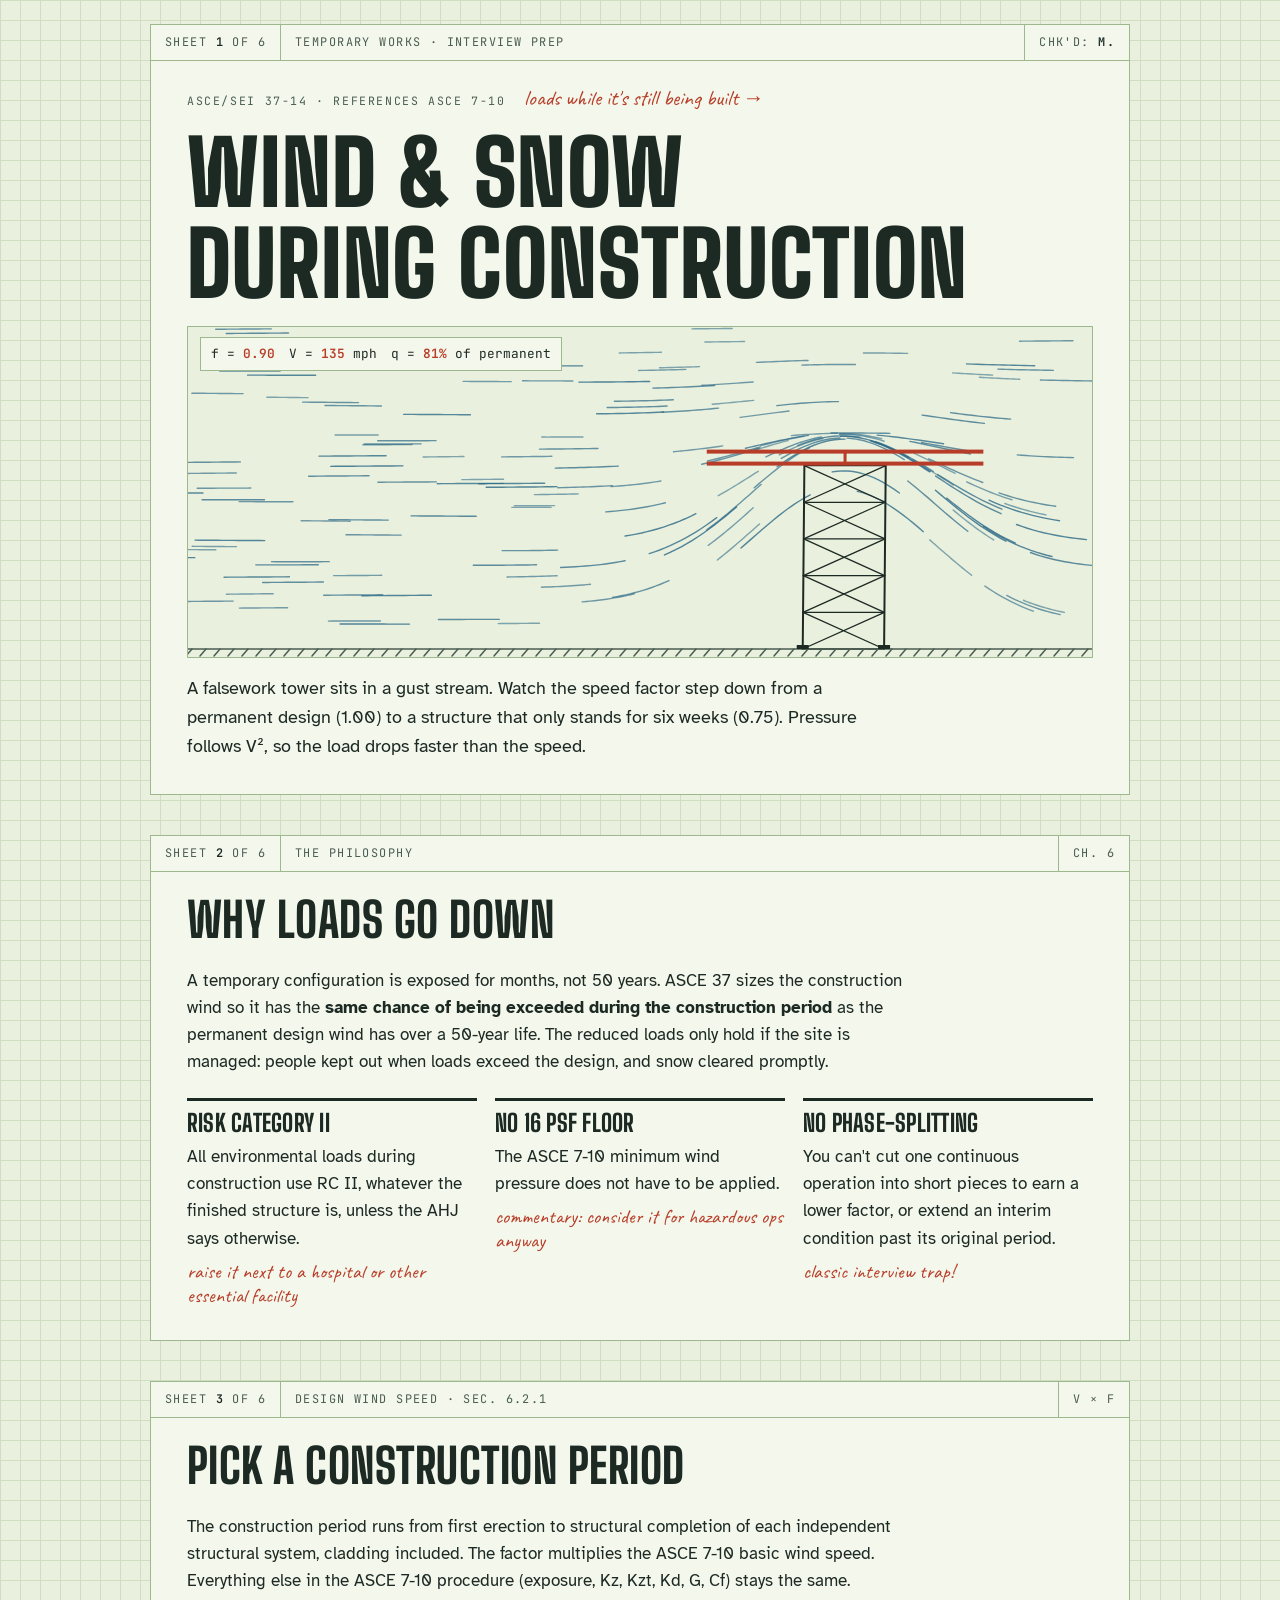
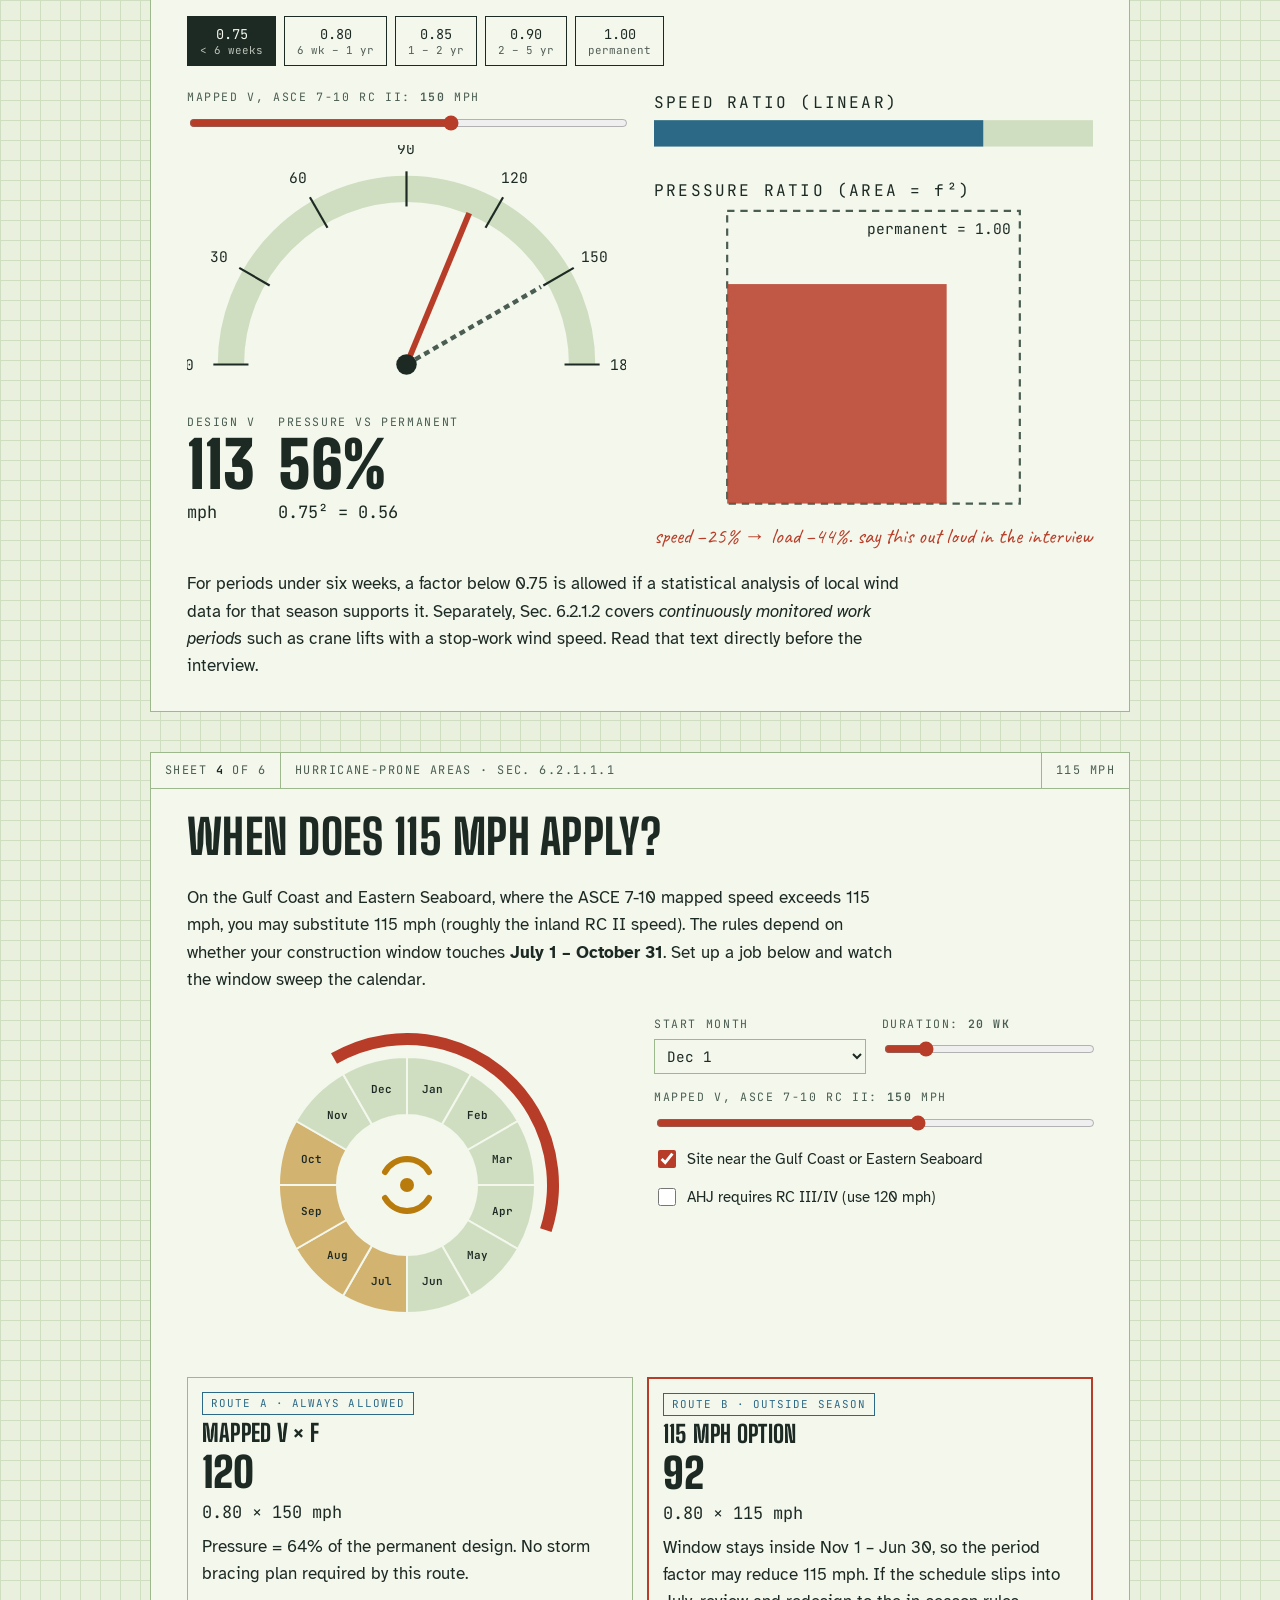
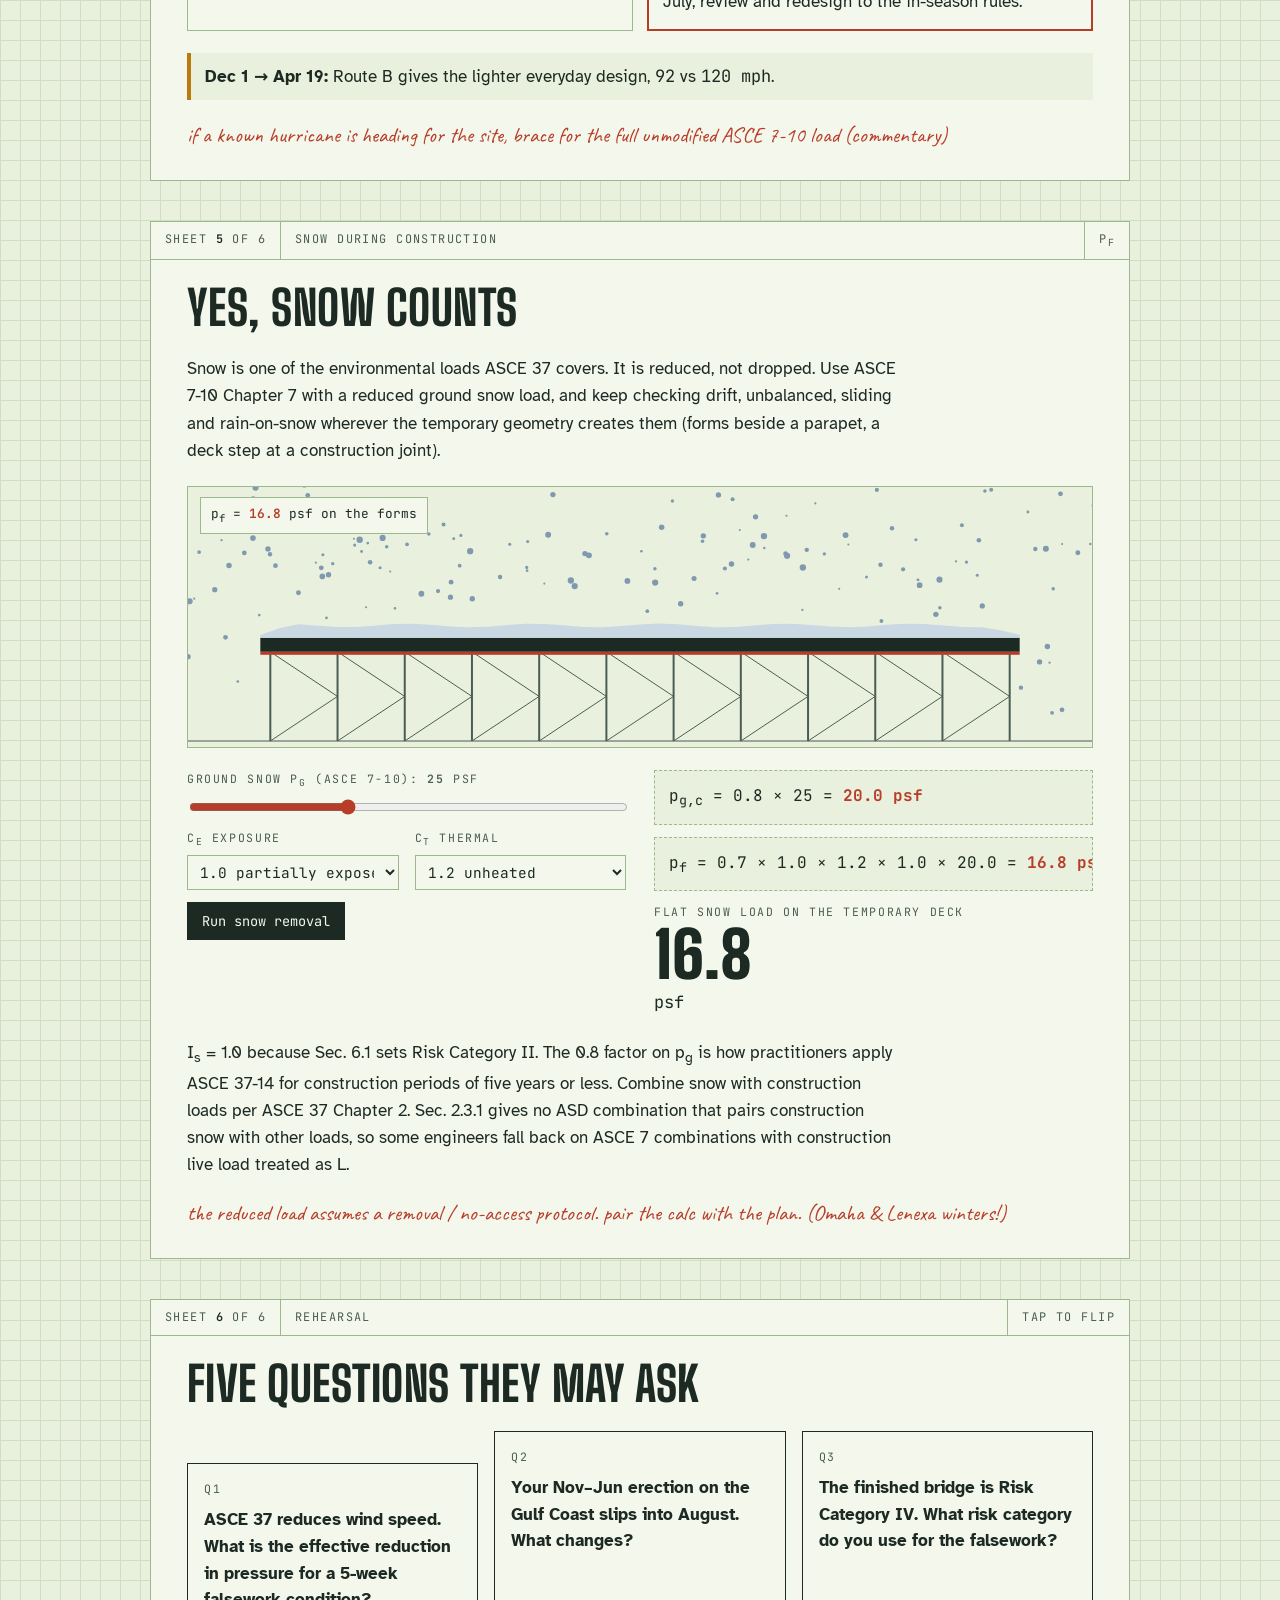
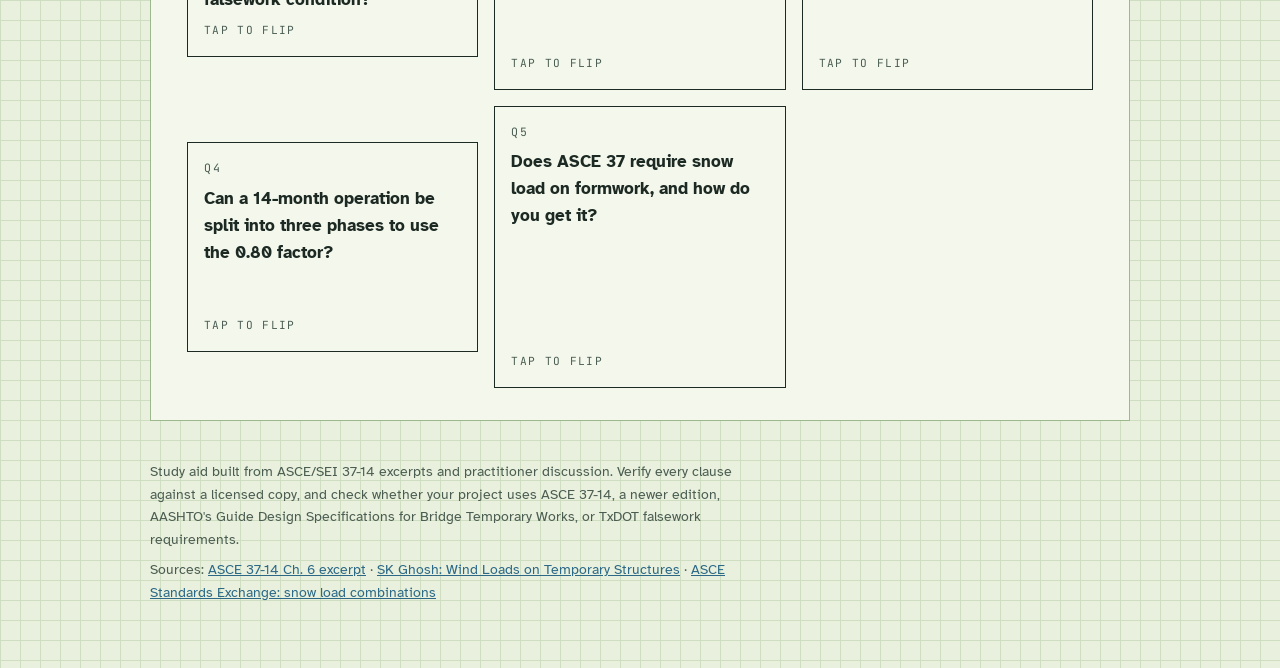
==== index.html @ 8ff284a1 "Add ASCE 37 wind and snow study aid" ====
<!doctype html>
<html lang="en">
<head>
<meta charset="utf-8">
<meta name="viewport" content="width=device-width, initial-scale=1, viewport-fit=cover">
<title>ASCE 37 Wind &amp; Snow</title>
<link rel="preconnect" href="https://fonts.googleapis.com">
<link rel="preconnect" href="https://fonts.gstatic.com" crossorigin>
<link rel="stylesheet" href="https://fonts.googleapis.com/css2?family=Big+Shoulders+Display:wght@700;800;900&family=Atkinson+Hyperlegible:ital,wght@0,400;0,700;1,400&family=JetBrains+Mono:wght@400;600&family=Caveat:wght@600&display=swap">
<style>
/* Layout: an engineer's green computation pad. Six numbered "sheets" in study order, each with a calc-pad header strip, margin notes in pencil, and one moving diagram. */
:root{
  --paper:#E9F0DD; --sheet:#F3F7EC; --grid:#CFDEC0; --rule:#9DB88C;
  --ink:#1D2A24; --ink-soft:#4B5D52; --pencil:#B83D28; --storm:#B97C0C;
  --wind:#2C6987; --snow:#7F99AE; --snow-pile:#C9D8E3;
  --display:"Big Shoulders Display","Arial Narrow","Roboto Condensed",Impact,sans-serif;
  --body:"Atkinson Hyperlegible","Segoe UI",system-ui,sans-serif;
  --mono:"JetBrains Mono",ui-monospace,"SFMono-Regular",Menlo,monospace;
  --hand:"Caveat","Comic Sans MS","Bradley Hand",cursive;
}
@media (prefers-color-scheme: dark){
  :root:not([data-theme="light"]){
    --paper:#111A15; --sheet:#17221C; --grid:#1F2E25; --rule:#3B5546;
    --ink:#E2ECDA; --ink-soft:#9FB2A4; --pencil:#EE7458; --storm:#E5AE41;
    --wind:#72B9D9; --snow:#E6EFF5; --snow-pile:#B9CAD6; color-scheme:dark;
  }
}
:root[data-theme="dark"]{
  --paper:#111A15; --sheet:#17221C; --grid:#1F2E25; --rule:#3B5546;
  --ink:#E2ECDA; --ink-soft:#9FB2A4; --pencil:#EE7458; --storm:#E5AE41;
  --wind:#72B9D9; --snow:#E6EFF5; --snow-pile:#B9CAD6; color-scheme:dark;
}
*{box-sizing:border-box}
html,body{margin:0}
body{
  background-color:var(--paper);
  background-image:
    linear-gradient(var(--grid) 1px,transparent 1px),
    linear-gradient(90deg,var(--grid) 1px,transparent 1px);
  background-size:20px 20px;
  color:var(--ink); font-family:var(--body); font-size:17px; line-height:1.6;
  padding-inline:16px; padding-block:24px 64px;
}
.wrap{max-width:980px;margin:0 auto;display:flex;flex-direction:column;gap:40px}
h1,h2,h3{font-family:var(--display);line-height:1.02;text-wrap:balance;margin:0;letter-spacing:.01em}
h1{font-size:clamp(2.8rem,9vw,5.6rem);font-weight:900;text-transform:uppercase}
h2{font-size:clamp(2rem,5vw,3rem);font-weight:800;text-transform:uppercase}
h3{font-size:1.5rem;font-weight:800;text-transform:uppercase}
p{margin:0;max-width:65ch}
.mono{font-family:var(--mono);font-variant-numeric:tabular-nums}
.hand{font-family:var(--hand);color:var(--pencil);font-size:1.35rem;line-height:1.2}
.label{font-family:var(--mono);font-size:.72rem;letter-spacing:.14em;text-transform:uppercase;color:var(--ink-soft)}

/* sheet */
.sheet{background:var(--sheet);border:1.5px solid var(--rule);display:flex;flex-direction:column}
.padhead{display:grid;grid-template-columns:auto 1fr auto;border-bottom:1.5px solid var(--rule)}
.padhead > div{padding:8px 14px;font-family:var(--mono);font-size:.74rem;letter-spacing:.12em;text-transform:uppercase;color:var(--ink-soft);min-width:0}
.padhead > div + div{border-left:1.5px solid var(--rule)}
.padhead b{color:var(--ink);font-weight:600}
.sheet-body{padding:24px clamp(16px,4vw,36px) 32px;display:flex;flex-direction:column;gap:22px}
.twocol{display:grid;grid-template-columns:minmax(0,1fr) minmax(0,1fr);gap:28px;align-items:start}
@media (max-width:760px){.twocol{grid-template-columns:minmax(0,1fr)}}

/* hero */
.hero .sheet-body{gap:16px}
.kicker{display:flex;flex-wrap:wrap;gap:10px 18px;align-items:baseline}
.stage{position:relative;border:1.5px solid var(--rule);background:var(--paper);overflow:hidden}
.stage canvas{display:block;width:100%;height:clamp(220px,36vw,330px)}
.readout{position:absolute;left:12px;top:10px;display:flex;flex-wrap:wrap;gap:6px 14px;font-family:var(--mono);font-size:.8rem;background:var(--sheet);border:1px solid var(--rule);padding:6px 10px;font-variant-numeric:tabular-nums}
.readout b{color:var(--pencil);font-weight:600}
.lede{font-size:1.15rem;max-width:60ch}

/* idea list */
.ideas{display:grid;grid-template-columns:repeat(3,minmax(0,1fr));gap:18px}
@media (max-width:760px){.ideas{grid-template-columns:minmax(0,1fr)}}
.idea{border-top:3px solid var(--ink);padding-top:10px;display:flex;flex-direction:column;gap:8px}
.idea .hand{font-size:1.25rem}

/* chips */
.chips{display:flex;flex-wrap:wrap;gap:8px}
.chip{font-family:var(--mono);font-size:.85rem;padding:8px 12px;border:1.5px solid var(--ink);background:transparent;color:var(--ink);cursor:pointer;font-variant-numeric:tabular-nums;transition:background .2s,color .2s,transform .15s}
.chip:hover{transform:translateY(-2px)}
.chip[aria-pressed="true"]{background:var(--ink);color:var(--sheet)}
.chip:focus-visible,button:focus-visible,input:focus-visible,select:focus-visible{outline:3px solid var(--wind);outline-offset:2px}
.chip small{display:block;font-size:.68rem;opacity:.75}

/* diagrams */
.diag{width:100%;height:auto;max-width:100%;display:block}
.diag text{fill:var(--ink);font-family:var(--mono)}
.sq-outer{fill:none;stroke:var(--ink-soft);stroke-dasharray:5 4;stroke-width:1.5}
.sq-inner{fill:var(--pencil);fill-opacity:.85;transform-box:fill-box;transform-origin:0% 100%;transition:transform .9s cubic-bezier(.2,.8,.2,1)}
.bar-bg{fill:var(--grid)}
.bar-v{fill:var(--wind);transform-box:fill-box;transform-origin:0% 50%;transition:transform .9s cubic-bezier(.2,.8,.2,1)}
.needle{transform-origin:150px 150px;transition:transform 1s cubic-bezier(.3,1.4,.4,1)}
.big{font-family:var(--display);font-weight:900;font-size:clamp(2.6rem,7vw,4rem);line-height:1;font-variant-numeric:tabular-nums}
.stat-row{display:flex;flex-wrap:wrap;gap:22px}
.stat{display:flex;flex-direction:column;gap:2px}

/* controls */
.ctrl{display:flex;flex-direction:column;gap:6px}
.ctrl-row{display:grid;grid-template-columns:minmax(0,1fr) minmax(0,1fr);gap:16px}
@media (max-width:520px){.ctrl-row{grid-template-columns:minmax(0,1fr)}}
input[type=range]{width:100%;accent-color:var(--pencil)}
select{font:inherit;font-family:var(--mono);font-size:.9rem;padding:6px 8px;background:var(--sheet);color:var(--ink);border:1.5px solid var(--rule)}
.check{display:flex;gap:8px;align-items:center;font-size:.95rem}
.check input{accent-color:var(--pencil);width:18px;height:18px}
.val{font-family:var(--mono);font-weight:600;font-variant-numeric:tabular-nums}

/* hurricane */
.ring-wrap{position:relative;max-width:340px;width:100%;margin:0 auto}
.seg{stroke:var(--sheet);stroke-width:2}
.seg.calm{fill:var(--grid)}
.seg.season{fill:var(--storm);fill-opacity:.55}
.window-arc{fill:none;stroke:var(--pencil);stroke-width:12;stroke-linecap:butt;transition:stroke-dasharray .8s ease,transform .8s ease}
.spin{transform-origin:170px 170px;animation:spin 6s linear infinite}
.spin.fast{animation-duration:1.4s}
@keyframes spin{to{transform:rotate(360deg)}}
.routes{display:grid;grid-template-columns:repeat(2,minmax(0,1fr));gap:14px}
@media (max-width:520px){.routes{grid-template-columns:minmax(0,1fr)}}
.route{border:1.5px solid var(--rule);padding:14px;display:flex;flex-direction:column;gap:6px;transition:border-color .3s,background .3s;min-width:0}
.route.win{border-color:var(--pencil);border-width:2.5px}
.route.off{opacity:.5}
.route .big{font-size:2.6rem}
.pill{align-self:flex-start;font-family:var(--mono);font-size:.68rem;letter-spacing:.1em;text-transform:uppercase;padding:2px 8px;border:1.5px solid currentColor}
.pill.storm{color:var(--storm)} .pill.ok{color:var(--wind)} .pill.no{color:var(--ink-soft)}
.verdict{border-left:4px solid var(--storm);padding:10px 14px;background:var(--paper)}

/* snow */
.snowstage canvas{height:clamp(200px,30vw,260px)}
.eq{font-family:var(--mono);font-size:clamp(.82rem,2.4vw,1rem);background:var(--paper);border:1px dashed var(--rule);padding:12px 14px;overflow-x:auto;white-space:nowrap}
.eq b{color:var(--pencil)}
.btn{font-family:var(--mono);font-size:.85rem;padding:9px 14px;border:1.5px solid var(--ink);background:var(--ink);color:var(--sheet);cursor:pointer;align-self:flex-start}
.btn:hover{background:var(--pencil);border-color:var(--pencil)}

/* cards */
.cards{display:grid;grid-template-columns:repeat(auto-fit,minmax(260px,1fr));gap:16px}
.card{perspective:1000px;background:none;border:0;padding:0;cursor:pointer;text-align:left;font:inherit;color:inherit}
.card-in{display:grid;transition:transform .7s cubic-bezier(.2,.8,.2,1);transform-style:preserve-3d}
.card.flip .card-in{transform:rotateY(180deg)}
.face{grid-area:1/1;backface-visibility:hidden;-webkit-backface-visibility:hidden;border:1.5px solid var(--ink);padding:16px;display:flex;flex-direction:column;gap:8px;min-height:180px;background:var(--sheet)}
.face.back{transform:rotateY(180deg);background:var(--paper);border-color:var(--pencil)}
.face .q{font-weight:700;font-size:1.05rem}
.face .a{font-size:.96rem}
.tap{margin-top:auto;font-family:var(--mono);font-size:.7rem;letter-spacing:.12em;text-transform:uppercase;color:var(--ink-soft)}

footer{font-size:.88rem;color:var(--ink-soft);display:flex;flex-direction:column;gap:8px}
footer a{color:var(--wind)}
@media (prefers-reduced-motion: reduce){
  *,*::before,*::after{transition:none!important;animation:none!important}
}
</style>
</head>
<body>

<div class="wrap">

<!-- SHEET 1 -->
<section class="sheet hero">
  <div class="padhead"><div>Sheet <b>1</b> of 6</div><div>Temporary Works · Interview Prep</div><div>Chk'd: <b>M.</b></div></div>
  <div class="sheet-body">
    <div class="kicker"><span class="label">ASCE/SEI 37-14 · references ASCE 7-10</span><span class="hand">loads while it's still being built →</span></div>
    <h1>Wind &amp; Snow<br>During Construction</h1>
    <div class="stage" aria-hidden="true">
      <canvas id="heroCanvas"></canvas>
      <div class="readout"><span>f = <b id="hf">1.00</b></span><span>V = <b id="hv">150</b> mph</span><span>q = <b id="hq">100%</b> of permanent</span></div>
    </div>
    <p class="lede">A falsework tower sits in a gust stream. Watch the speed factor step down from a permanent design (1.00) to a structure that only stands for six weeks (0.75). Pressure follows V², so the load drops faster than the speed.</p>
  </div>
</section>

<!-- SHEET 2 -->
<section class="sheet">
  <div class="padhead"><div>Sheet <b>2</b> of 6</div><div>The philosophy</div><div>Ch. 6</div></div>
  <div class="sheet-body">
    <h2>Why loads go down</h2>
    <p>A temporary configuration is exposed for months, not 50 years. ASCE 37 sizes the construction wind so it has the <strong>same chance of being exceeded during the construction period</strong> as the permanent design wind has over a 50-year life. The reduced loads only hold if the site is managed: people kept out when loads exceed the design, and snow cleared promptly.</p>
    <div class="ideas">
      <div class="idea"><h3>Risk Category II</h3><p>All environmental loads during construction use RC II, whatever the finished structure is, unless the AHJ says otherwise.</p><span class="hand">raise it next to a hospital or other essential facility</span></div>
      <div class="idea"><h3>No 16 psf floor</h3><p>The ASCE 7-10 minimum wind pressure does not have to be applied.</p><span class="hand">commentary: consider it for hazardous ops anyway</span></div>
      <div class="idea"><h3>No phase-splitting</h3><p>You can't cut one continuous operation into short pieces to earn a lower factor, or extend an interim condition past its original period.</p><span class="hand">classic interview trap!</span></div>
    </div>
  </div>
</section>

<!-- SHEET 3 -->
<section class="sheet">
  <div class="padhead"><div>Sheet <b>3</b> of 6</div><div>Design wind speed · Sec. 6.2.1</div><div>V × f</div></div>
  <div class="sheet-body">
    <h2>Pick a construction period</h2>
    <p>The construction period runs from first erection to structural completion of each independent structural system, cladding included. The factor multiplies the ASCE 7-10 basic wind speed. Everything else in the ASCE 7-10 procedure (exposure, Kz, Kzt, Kd, G, Cf) stays the same.</p>
    <div class="chips" id="periodChips" role="group" aria-label="Construction period">
      <button class="chip" data-f="0.75" aria-pressed="true">0.75<small>&lt; 6 weeks</small></button>
      <button class="chip" data-f="0.80" aria-pressed="false">0.80<small>6 wk – 1 yr</small></button>
      <button class="chip" data-f="0.85" aria-pressed="false">0.85<small>1 – 2 yr</small></button>
      <button class="chip" data-f="0.90" aria-pressed="false">0.90<small>2 – 5 yr</small></button>
      <button class="chip" data-f="1.00" aria-pressed="false">1.00<small>permanent</small></button>
    </div>
    <div class="twocol">
      <div style="display:flex;flex-direction:column;gap:12px;min-width:0">
        <div class="ctrl">
          <label class="label" for="vmap">Mapped V, ASCE 7-10 RC II: <span class="val" id="vmapOut">150</span> mph</label>
          <input id="vmap" type="range" min="105" max="180" step="5" value="150">
        </div>
        <svg class="diag" viewBox="0 0 300 175" role="img" aria-label="Gauge comparing mapped and design wind speed">
          <path d="M 30 150 A 120 120 0 0 1 270 150" fill="none" stroke="var(--grid)" stroke-width="18"/>
          <g id="ticks"></g>
          <g class="needle" id="needleMap"><line x1="150" y1="150" x2="150" y2="44" stroke="var(--ink-soft)" stroke-width="3" stroke-dasharray="4 3"/></g>
          <g class="needle" id="needleDes"><line x1="150" y1="150" x2="150" y2="38" stroke="var(--pencil)" stroke-width="4"/></g>
          <circle cx="150" cy="150" r="7" fill="var(--ink)"/>
        </svg>
        <div class="stat-row">
          <div class="stat"><span class="label">Design V</span><span class="big" id="vdes">112</span><span class="mono">mph</span></div>
          <div class="stat"><span class="label">Pressure vs permanent</span><span class="big" id="qpct">56%</span><span class="mono" id="qeq">0.75² = 0.56</span></div>
        </div>
      </div>
      <div style="display:flex;flex-direction:column;gap:10px;min-width:0">
        <svg class="diag" viewBox="0 0 300 290" role="img" aria-label="Speed ratio as a bar and pressure ratio as a square area">
          <text x="0" y="14" font-size="11" letter-spacing="1.5">SPEED RATIO (LINEAR)</text>
          <rect class="bar-bg" x="0" y="22" width="300" height="18"/>
          <rect class="bar-v" id="barV" x="0" y="22" width="300" height="18"/>
          <text x="0" y="74" font-size="11" letter-spacing="1.5">PRESSURE RATIO (AREA = f²)</text>
          <rect class="sq-outer" x="50" y="84" width="200" height="200"/>
          <rect class="sq-inner" id="sqIn" x="50" y="84" width="200" height="200"/>
          <text x="244" y="100" font-size="10" text-anchor="end" fill="var(--ink-soft)">permanent = 1.00</text>
        </svg>
        <span class="hand">speed −25% → load −44%. say this out loud in the interview</span>
      </div>
    </div>
    <p>For periods under six weeks, a factor below 0.75 is allowed if a statistical analysis of local wind data for that season supports it. Separately, Sec. 6.2.1.2 covers <em>continuously monitored work periods</em> such as crane lifts with a stop-work wind speed. Read that text directly before the interview.</p>
  </div>
</section>

<!-- SHEET 4 -->
<section class="sheet">
  <div class="padhead"><div>Sheet <b>4</b> of 6</div><div>Hurricane-prone areas · Sec. 6.2.1.1.1</div><div>115 mph</div></div>
  <div class="sheet-body">
    <h2>When does 115 mph apply?</h2>
    <p>On the Gulf Coast and Eastern Seaboard, where the ASCE 7-10 mapped speed exceeds 115 mph, you may substitute 115 mph (roughly the inland RC II speed). The rules depend on whether your construction window touches <strong>July 1 – October 31</strong>. Set up a job below and watch the window sweep the calendar.</p>
    <div class="twocol">
      <div class="ring-wrap">
        <svg class="diag" viewBox="0 0 340 340" role="img" aria-label="Twelve-month calendar ring with hurricane season shaded and the construction window drawn as an arc" id="ring">
          <g id="segs"></g>
          <circle id="winArc" class="window-arc" cx="170" cy="170" r="146"/>
          <g class="spin" id="spinner">
            <path d="M170 170 m0 -26 a26 26 0 0 1 22 13 M170 170 m22 13 a26 26 0 0 1 -22 13 M170 170 m0 26 a26 26 0 0 1 -22 -13 M170 170 m-22 -13 a26 26 0 0 1 22 -13" fill="none" stroke="var(--storm)" stroke-width="6" stroke-linecap="round"/>
            <circle cx="170" cy="170" r="7" fill="var(--storm)"/>
          </g>
        </svg>
      </div>
      <div style="display:flex;flex-direction:column;gap:14px;min-width:0">
        <div class="ctrl-row">
          <div class="ctrl"><label class="label" for="startM">Start month</label>
            <select id="startM"></select></div>
          <div class="ctrl"><label class="label" for="weeks">Duration: <span class="val" id="weeksOut">20 wk</span></label>
            <input id="weeks" type="range" min="2" max="104" step="1" value="20"></div>
        </div>
        <div class="ctrl"><label class="label" for="hv2">Mapped V, ASCE 7-10 RC II: <span class="val" id="hv2Out">150</span> mph</label>
          <input id="hv2" type="range" min="105" max="180" step="5" value="150"></div>
        <label class="check"><input type="checkbox" id="coast" checked> Site near the Gulf Coast or Eastern Seaboard</label>
        <label class="check"><input type="checkbox" id="rc34"> AHJ requires RC III/IV (use 120 mph)</label>
      </div>
    </div>
    <div class="routes">
      <div class="route" id="routeA">
        <span class="pill ok">Route A · always allowed</span>
        <h3>Mapped V × f</h3>
        <span class="big mono" id="aV">120</span>
        <span class="mono" id="aNote">0.80 × 150 mph</span>
        <p id="aTxt">No storm plan required by this route.</p>
      </div>
      <div class="route" id="routeB">
        <span class="pill" id="bPill">Route B</span>
        <h3 id="bTitle">115 mph option</h3>
        <span class="big mono" id="bV">92</span>
        <span class="mono" id="bNote">0.80 × 115 mph</span>
        <p id="bTxt"></p>
      </div>
    </div>
    <div class="verdict" id="verdict"></div>
    <span class="hand">if a known hurricane is heading for the site, brace for the full unmodified ASCE 7-10 load (commentary)</span>
  </div>
</section>

<!-- SHEET 5 -->
<section class="sheet">
  <div class="padhead"><div>Sheet <b>5</b> of 6</div><div>Snow during construction</div><div>p<sub>f</sub></div></div>
  <div class="sheet-body">
    <h2>Yes, snow counts</h2>
    <p>Snow is one of the environmental loads ASCE 37 covers. It is reduced, not dropped. Use ASCE 7-10 Chapter 7 with a reduced ground snow load, and keep checking drift, unbalanced, sliding and rain-on-snow wherever the temporary geometry creates them (forms beside a parapet, a deck step at a construction joint).</p>
    <div class="stage snowstage" aria-hidden="true"><canvas id="snowCanvas"></canvas>
      <div class="readout"><span>p<sub>f</sub> = <b id="pfTop">16.8</b> psf on the forms</span></div>
    </div>
    <div class="twocol">
      <div style="display:flex;flex-direction:column;gap:12px;min-width:0">
        <div class="ctrl"><label class="label" for="pg">Ground snow p<sub>g</sub> (ASCE 7-10): <span class="val" id="pgOut">25</span> psf</label>
          <input id="pg" type="range" min="0" max="70" step="5" value="25"></div>
        <div class="ctrl-row">
          <div class="ctrl"><label class="label" for="ce">C<sub>e</sub> exposure</label>
            <select id="ce"><option value="0.9">0.9 fully exposed</option><option value="1.0" selected>1.0 partially exposed</option><option value="1.1">1.1</option><option value="1.2">1.2 sheltered</option></select></div>
          <div class="ctrl"><label class="label" for="ct">C<sub>t</sub> thermal</label>
            <select id="ct"><option value="1.0">1.0 heated</option><option value="1.1">1.1</option><option value="1.2" selected>1.2 unheated</option></select></div>
        </div>
        <button class="btn" id="clearBtn" type="button">Run snow removal</button>
      </div>
      <div style="display:flex;flex-direction:column;gap:12px;min-width:0">
        <div class="eq" id="eq1"></div>
        <div class="eq" id="eq2"></div>
        <div class="stat"><span class="label">Flat snow load on the temporary deck</span><span class="big" id="pfBig">16.8</span><span class="mono">psf</span></div>
      </div>
    </div>
    <p>I<sub>s</sub> = 1.0 because Sec. 6.1 sets Risk Category II. The 0.8 factor on p<sub>g</sub> is how practitioners apply ASCE 37-14 for construction periods of five years or less. Combine snow with construction loads per ASCE 37 Chapter 2. Sec. 2.3.1 gives no ASD combination that pairs construction snow with other loads, so some engineers fall back on ASCE 7 combinations with construction live load treated as L.</p>
    <span class="hand">the reduced load assumes a removal / no-access protocol. pair the calc with the plan. (Omaha &amp; Lenexa winters!)</span>
  </div>
</section>

<!-- SHEET 6 -->
<section class="sheet">
  <div class="padhead"><div>Sheet <b>6</b> of 6</div><div>Rehearsal</div><div>Tap to flip</div></div>
  <div class="sheet-body">
    <h2>Five questions they may ask</h2>
    <div class="cards" id="cards"></div>
  </div>
</section>

<footer>
  <p>Study aid built from ASCE/SEI 37-14 excerpts and practitioner discussion. Verify every clause against a licensed copy, and check whether your project uses ASCE 37-14, a newer edition, AASHTO's Guide Design Specifications for Bridge Temporary Works, or TxDOT falsework requirements.</p>
  <p>Sources: <a href="https://www.collegesidekick.com/study-docs/9899215" target="_blank" rel="noopener">ASCE 37-14 Ch. 6 excerpt</a> · <a href="https://www.skghoshassociates.com/blog/wind-loads-on-temporary-structures/" target="_blank" rel="noopener">SK Ghosh: Wind Loads on Temporary Structures</a> · <a href="https://collaborate.asce.org/standards-exchange/discussion/asce-37-14-asd-load-combinations-for-snow-load" target="_blank" rel="noopener">ASCE Standards Exchange: snow load combinations</a></p>
</footer>
</div>

<script>
(function(){
const reduce = matchMedia('(prefers-reduced-motion: reduce)').matches;
let C = {};
function readTokens(){
  const s = getComputedStyle(document.documentElement);
  ['paper','sheet','grid','rule','ink','ink-soft','pencil','storm','wind','snow','snow-pile'].forEach(k=>C[k]=s.getPropertyValue('--'+k).trim());
}
readTokens();
matchMedia('(prefers-color-scheme: dark)').addEventListener('change',()=>{readTokens();drawStatic();});
new MutationObserver(()=>{readTokens();drawStatic();}).observe(document.documentElement,{attributes:true,attributeFilter:['data-theme']});

function fit(cv){
  const r = cv.getBoundingClientRect(), d = Math.min(devicePixelRatio||1,2);
  cv.width = Math.round(r.width*d); cv.height = Math.round(r.height*d);
  const ctx = cv.getContext('2d'); ctx.setTransform(d,0,0,d,0,0);
  return {ctx,w:r.width,h:r.height};
}

/* ---------- HERO WIND ---------- */
const hc = document.getElementById('heroCanvas');
let H = fit(hc), parts = [], t = 0;
const factors = [1.00,0.90,0.85,0.80,0.75]; let fi = 0, fCur = 1, fTarget = 1;
function seed(){
  parts = [];
  const n = Math.round(Math.min(160, H.w/5));
  for(let i=0;i<n;i++) parts.push({x:Math.random()*H.w, y:Math.random()*H.h*0.92, s:0.7+Math.random()*0.6, trail:[]});
}
seed();
function tower(){
  const g = H.h - 8, tx = H.w*0.68, tw = Math.max(46,H.w*0.09), top = H.h*0.42;
  return {g,tx,tw,top};
}
function deflect(x,y){
  const T = tower(), cx = T.tx + T.tw/2;
  const bump = Math.exp(-Math.pow((x-cx)/(T.tw*1.6),2));
  const ceil = T.top - 34;
  if (y > ceil) return -bump*Math.min(y-ceil, 140)*0.95;
  if (y > ceil-90) return -bump*22*(1-(ceil-y)/90);
  return 0;
}
function drawTower(ctx){
  const T = tower(), sway = reduce?0:Math.sin(t*1.7)*2.2*fCur;
  ctx.strokeStyle = C.ink; ctx.lineWidth = 2;
  const L = T.tx, R = T.tx+T.tw;
  ctx.beginPath(); ctx.moveTo(L,T.g); ctx.lineTo(L+sway,T.top); ctx.moveTo(R,T.g); ctx.lineTo(R+sway,T.top); ctx.stroke();
  const n = 5, dh = (T.g-T.top)/n;
  ctx.lineWidth = 1.3;
  for(let i=0;i<=n;i++){ const y=T.top+i*dh, s=sway*(1-i/n); ctx.beginPath(); ctx.moveTo(L+s,y); ctx.lineTo(R+s,y); ctx.stroke(); }
  for(let i=0;i<n;i++){ const y1=T.top+i*dh, y2=y1+dh, s1=sway*(1-i/n), s2=sway*(1-(i+1)/n);
    ctx.beginPath(); ctx.moveTo(L+s1,y1); ctx.lineTo(R+s2,y2); ctx.moveTo(R+s1,y1); ctx.lineTo(L+s2,y2); ctx.stroke(); }
  // girder segment on top
  const gw = T.tw*3.4, gx = T.tx + T.tw/2 - gw/2 + sway;
  ctx.fillStyle = C.pencil; ctx.fillRect(gx, T.top-16, gw, 4); ctx.fillRect(gx, T.top-4, gw, 4); ctx.fillRect(gx+gw/2-1.5, T.top-14, 3, 12);
  // ground
  ctx.strokeStyle = C['ink-soft']; ctx.lineWidth = 1.5; ctx.beginPath(); ctx.moveTo(0,T.g); ctx.lineTo(H.w,T.g); ctx.stroke();
  for(let x=4;x<H.w;x+=14){ ctx.beginPath(); ctx.moveTo(x,T.g); ctx.lineTo(x-6,T.g+7); ctx.stroke(); }
  // base plates
  ctx.fillStyle = C.ink; ctx.fillRect(L-6,T.g-4,12,4); ctx.fillRect(R-6,T.g-4,12,4);
}
function heroFrame(){
  const ctx = H.ctx; ctx.clearRect(0,0,H.w,H.h);
  fCur += (fTarget-fCur)*0.04;
  const gust = 1 + 0.25*Math.sin(t*0.9) + 0.1*Math.sin(t*2.3);
  const sp = 3.2*fCur*fCur*gust + 0.3;
  ctx.strokeStyle = C.wind; ctx.lineCap='round';
  for(const p of parts){
    p.x += sp*p.s;
    if (p.x > H.w+20){ p.x = -20; p.trail.length = 0; p.y = Math.random()*H.h*0.92; }
    const y = p.y + deflect(p.x,p.y) + Math.sin(t*2+p.y*0.05)*1.2;
    p.trail.push([p.x,y]); if (p.trail.length > 14) p.trail.shift();
    if (p.trail.length>1){
      ctx.globalAlpha = 0.25 + 0.55*fCur*p.s*0.8; ctx.lineWidth = 1.4;
      ctx.beginPath(); ctx.moveTo(p.trail[0][0],p.trail[0][1]);
      for (const q of p.trail) ctx.lineTo(q[0],q[1]);
      ctx.stroke();
    }
  }
  ctx.globalAlpha = 1;
  drawTower(ctx);
  t += 0.016;
}
function setHero(f){
  fTarget = f;
  document.getElementById('hf').textContent = f.toFixed(2);
  document.getElementById('hv').textContent = Math.round(150*f);
  document.getElementById('hq').textContent = Math.round(f*f*100)+'%';
}
setHero(1);
if (!reduce) setInterval(()=>{ fi=(fi+1)%factors.length; setHero(factors[fi]); }, 2800);

/* ---------- SNOW ---------- */
const sc = document.getElementById('snowCanvas');
let S = fit(sc), flakes = [], pile = 0, pileTarget = 0, sweeping = -1;
function seedFlakes(){ flakes=[]; const n=Math.round(Math.min(140,S.w/5)); for(let i=0;i<n;i++) flakes.push({x:Math.random()*S.w,y:Math.random()*S.h,r:1+Math.random()*2.2,v:0.5+Math.random()*0.9,ph:Math.random()*6}); }
seedFlakes();
function deck(){ const y = S.h*0.58, x1 = S.w*0.08, x2 = S.w*0.92; return {y,x1,x2,g:S.h-6}; }
function snowFrame(){
  const ctx = S.ctx, D = deck(); ctx.clearRect(0,0,S.w,S.h);
  // shores
  ctx.strokeStyle = C['ink-soft']; ctx.lineWidth = 2;
  const n = Math.max(4, Math.round((D.x2-D.x1)/70));
  for(let i=0;i<=n;i++){ const x = D.x1+10+(D.x2-D.x1-20)*i/n; ctx.beginPath(); ctx.moveTo(x,D.y+14); ctx.lineTo(x,D.g); ctx.stroke(); }
  ctx.lineWidth=1; for(let i=0;i<n;i++){ const xa=D.x1+10+(D.x2-D.x1-20)*i/n, xb=D.x1+10+(D.x2-D.x1-20)*(i+1)/n, ym=(D.y+14+D.g)/2; ctx.beginPath(); ctx.moveTo(xa,D.y+14); ctx.lineTo(xb,ym); ctx.lineTo(xa,D.g); ctx.stroke(); }
  // ground
  ctx.beginPath(); ctx.moveTo(0,D.g); ctx.lineTo(S.w,D.g); ctx.stroke();
  // deck forms
  ctx.fillStyle = C.ink; ctx.fillRect(D.x1, D.y, D.x2-D.x1, 14);
  ctx.fillStyle = C.pencil; ctx.fillRect(D.x1, D.y+14, D.x2-D.x1, 3);
  // pile
  if (sweeping >= 0){
    sweeping += 0.012;
    const sx = D.x1 + (D.x2-D.x1)*sweeping;
    drawPile(ctx,D,sx);
    ctx.strokeStyle = C.pencil; ctx.lineWidth = 3; ctx.beginPath(); ctx.moveTo(sx, D.y-4); ctx.lineTo(sx+14, D.y-50); ctx.stroke();
    ctx.fillStyle = C.pencil; ctx.fillRect(sx-10, D.y-6, 20, 5);
    if (sweeping >= 1){ sweeping = -1; pile = 0; }
  } else drawPile(ctx,D,D.x1);
  // flakes
  ctx.fillStyle = C.snow;
  for (const f of flakes){
    f.y += f.v; f.x += Math.sin(t*1.3+f.ph)*0.4;
    const onDeck = f.x>D.x1 && f.x<D.x2 && f.y > D.y - pile;
    if (onDeck || f.y > D.g){ if (onDeck && sweeping<0 && pile < pileTarget) pile = Math.min(pileTarget, pile + 0.12); f.y = -5; f.x = Math.random()*S.w; }
    ctx.beginPath(); ctx.arc(f.x,f.y,f.r,0,Math.PI*2); ctx.fill();
  }
  if (sweeping<0 && pile > pileTarget) pile += (pileTarget-pile)*0.08;
}
function drawPile(ctx,D,startX){
  if (pile < 0.5 || startX >= D.x2) return;
  ctx.fillStyle = C['snow-pile'];
  ctx.beginPath(); ctx.moveTo(startX, D.y);
  const w = D.x2-startX;
  for (let i=0;i<=40;i++){ const x = startX + w*i/40; const wob = Math.sin(x*0.05)*Math.min(3,pile*0.15); const edge = Math.min(1, (x-D.x1)/30, (D.x2-x)/30); ctx.lineTo(x, D.y - pile*Math.max(0.15,edge) + wob); }
  ctx.lineTo(D.x2, D.y); ctx.closePath(); ctx.fill();
}

/* ---------- loop ---------- */
function drawStatic(){ if (reduce){ heroFrame(); snowFrame(); } }
function loop(){ heroFrame(); snowFrame(); requestAnimationFrame(loop); }
let rz; addEventListener('resize',()=>{ clearTimeout(rz); rz=setTimeout(()=>{ H=fit(hc); S=fit(sc); seed(); seedFlakes(); drawStatic(); },150); });

/* ---------- SHEET 3: factor ---------- */
let fSel = 0.75;
const ticks = document.getElementById('ticks');
for (let v=0; v<=180; v+=30){
  const a = Math.PI*(1 - v/180), x1 = 150+108*Math.cos(a), y1 = 150-108*Math.sin(a), x2 = 150+132*Math.cos(a), y2 = 150-132*Math.sin(a);
  const tx = 150+148*Math.cos(a), ty = 150-148*Math.sin(a)+4;
  ticks.insertAdjacentHTML('beforeend', `<line x1="${x1.toFixed(1)}" y1="${y1.toFixed(1)}" x2="${x2.toFixed(1)}" y2="${y2.toFixed(1)}" stroke="var(--ink)" stroke-width="1.5"/><text x="${tx.toFixed(1)}" y="${ty.toFixed(1)}" font-size="10" text-anchor="middle">${v}</text>`);
}
const vmap = document.getElementById('vmap');
function updFactor(){
  const vm = +vmap.value, vd = vm*fSel;
  document.getElementById('vmapOut').textContent = vm;
  document.getElementById('vdes').textContent = Math.round(vd);
  document.getElementById('qpct').textContent = Math.round(fSel*fSel*100)+'%';
  document.getElementById('qeq').textContent = fSel.toFixed(2)+'² = '+(fSel*fSel).toFixed(2);
  document.getElementById('needleMap').style.transform = `rotate(${-90+vm}deg)`;
  document.getElementById('needleDes').style.transform = `rotate(${-90+vd}deg)`;
  document.getElementById('barV').style.transform = `scaleX(${fSel})`;
  document.getElementById('sqIn').style.transform = `scale(${fSel})`;
}
document.querySelectorAll('#periodChips .chip').forEach(b=>b.addEventListener('click',()=>{
  document.querySelectorAll('#periodChips .chip').forEach(x=>x.setAttribute('aria-pressed','false'));
  b.setAttribute('aria-pressed','true'); fSel = +b.dataset.f; updFactor();
}));
vmap.addEventListener('input',updFactor);
updFactor();

/* ---------- SHEET 4: hurricane ---------- */
const MON = ['Jan','Feb','Mar','Apr','May','Jun','Jul','Aug','Sep','Oct','Nov','Dec'];
const segs = document.getElementById('segs');
for (let m=0;m<12;m++){
  const a0 = (m*30-90)*Math.PI/180, a1 = ((m+1)*30-90)*Math.PI/180, r0=70, r1=128;
  const p = (r,a)=>[(170+r*Math.cos(a)).toFixed(1),(170+r*Math.sin(a)).toFixed(1)];
  const [x0,y0]=p(r1,a0),[x1,y1]=p(r1,a1),[x2,y2]=p(r0,a1),[x3,y3]=p(r0,a0);
  const am = ((m+0.5)*30-90)*Math.PI/180, [lx,ly]=p(99,am);
  const season = m>=6 && m<=9;
  segs.insertAdjacentHTML('beforeend', `<path class="seg ${season?'season':'calm'}" d="M${x0} ${y0} A${r1} ${r1} 0 0 1 ${x1} ${y1} L${x2} ${y2} A${r0} ${r0} 0 0 0 ${x3} ${y3} Z"/><text x="${lx}" y="${(+ly+4).toFixed(1)}" font-size="11" text-anchor="middle" font-weight="600">${MON[m]}</text>`);
}
const startM = document.getElementById('startM');
MON.forEach((m,i)=>startM.insertAdjacentHTML('beforeend',`<option value="${i}" ${i===11?'selected':''}>${m} 1</option>`));
const weeks = document.getElementById('weeks'), hv2 = document.getElementById('hv2'), coast = document.getElementById('coast'), rc34 = document.getElementById('rc34');
const arc = document.getElementById('winArc'), CIRC = 2*Math.PI*146;
function factorFor(w){ return w<6?0.75 : w<=52?0.80 : w<=104?0.85 : 0.90; }
function hurr(){
  const s = +startM.value, w = +weeks.value, vm = +hv2.value, months = w*7/30.44;
  const f = factorFor(w), cap = rc34.checked ? 120 : 115;
  document.getElementById('weeksOut').textContent = w+' wk'+(w<6?' (<6)':'');
  document.getElementById('hv2Out').textContent = vm;
  // arc
  const len = Math.min(months,12)/12*CIRC;
  arc.style.strokeDasharray = `${len.toFixed(1)} ${CIRC.toFixed(1)}`;
  arc.style.transformOrigin = '170px 170px';
  arc.style.transform = `rotate(${s*30-90}deg)`;
  // season overlap
  let touches = false;
  for (let x=s; x<s+months; x+=0.02){ const m = Math.floor(x)%12; if (m>=6 && m<=9){ touches=true; break; } }
  document.getElementById('spinner').classList.toggle('fast', touches);
  const end = new Date(2027, s, 1); end.setDate(end.getDate()+w*7);
  const endTxt = MON[end.getMonth()]+' '+end.getDate();
  // route A
  const vA = f*vm;
  document.getElementById('aV').textContent = Math.round(vA);
  document.getElementById('aNote').textContent = `${f.toFixed(2)} × ${vm} mph`;
  document.getElementById('aTxt').textContent = `Pressure = ${Math.round((vA/vm)**2*100)}% of the permanent design. No storm bracing plan required by this route.`;
  // route B
  const eligible = coast.checked && vm > cap;
  const B = document.getElementById('routeB'), bPill = document.getElementById('bPill');
  document.getElementById('bTitle').textContent = cap+' mph option';
  let vB = null;
  if (!eligible){
    B.classList.add('off'); bPill.className='pill no'; bPill.textContent='Route B · not available';
    document.getElementById('bV').textContent='—';
    document.getElementById('bNote').textContent = coast.checked ? `mapped V ≤ ${cap} mph` : 'site not on hurricane coast';
    document.getElementById('bTxt').textContent = `The ${cap} mph substitution only applies on the Gulf Coast or Eastern Seaboard where the mapped speed exceeds ${cap} mph.`;
  } else if (!touches){
    vB = f*cap; B.classList.remove('off'); bPill.className='pill ok'; bPill.textContent='Route B · outside season';
    document.getElementById('bV').textContent = Math.round(vB);
    document.getElementById('bNote').textContent = `${f.toFixed(2)} × ${cap} mph`;
    document.getElementById('bTxt').textContent = `Window stays inside Nov 1 – Jun 30, so the period factor may reduce ${cap} mph. If the schedule slips into July, review and redesign to the in-season rules.`;
  } else {
    vB = cap; B.classList.remove('off'); bPill.className='pill storm'; bPill.textContent='Route B · in season';
    document.getElementById('bV').textContent = cap;
    document.getElementById('bNote').textContent = `${cap} mph, no factor`;
    document.getElementById('bTxt').textContent = `Window touches Jul 1 – Oct 31. ${cap} mph cannot be reduced, and you must have extra bracing designed for the full ${vm} mph, prepared in advance and installed before an announced hurricane.`;
  }
  document.getElementById('routeA').classList.toggle('win', vB===null || vA <= vB);
  B.classList.toggle('win', vB!==null && vB < vA);
  const v = document.getElementById('verdict');
  if (vB===null) v.innerHTML = `<strong>${MON[s]} 1 → ${endTxt}:</strong> design for <span class="mono">${Math.round(vA)} mph</span> (Route A).`;
  else if (vB < vA) v.innerHTML = `<strong>${MON[s]} 1 → ${endTxt}:</strong> Route B gives the lighter everyday design, <span class="mono">${Math.round(vB)}</span> vs <span class="mono">${Math.round(vA)} mph</span>${touches?', but you carry a standby bracing plan for the full mapped speed.':'.'}`;
  else v.innerHTML = `<strong>${MON[s]} 1 → ${endTxt}:</strong> Route B saves nothing here (<span class="mono">${Math.round(vB)}</span> vs <span class="mono">${Math.round(vA)} mph</span>)${touches?' and adds a standby bracing obligation. Use Route A.':'. Use Route A.'}`;
}
[startM,weeks,hv2,coast,rc34].forEach(el=>el.addEventListener('input',hurr));
hurr();

/* ---------- SHEET 5: snow calc ---------- */
const pg = document.getElementById('pg'), ce = document.getElementById('ce'), ct = document.getElementById('ct');
function snow(){
  const g = +pg.value, e = +ce.value, th = +ct.value, red = 0.8*g, pf = 0.7*e*th*1.0*red;
  document.getElementById('pgOut').textContent = g;
  document.getElementById('eq1').innerHTML = `p<sub>g,c</sub> = 0.8 × ${g} = <b>${red.toFixed(1)} psf</b>`;
  document.getElementById('eq2').innerHTML = `p<sub>f</sub> = 0.7 × ${e.toFixed(1)} × ${th.toFixed(1)} × 1.0 × ${red.toFixed(1)} = <b>${pf.toFixed(1)} psf</b>`;
  document.getElementById('pfBig').textContent = pf.toFixed(1);
  document.getElementById('pfTop').textContent = pf.toFixed(1);
  pileTarget = Math.min(70, pf*1.3);
  if (reduce){ pile = pileTarget; drawStatic(); }
}
[pg,ce,ct].forEach(el=>el.addEventListener('input',snow));
document.getElementById('clearBtn').addEventListener('click',()=>{ if (reduce){ pile=0; drawStatic(); } else sweeping = 0; });
snow();
if (reduce) pile = pileTarget;

/* ---------- SHEET 6: cards ---------- */
const QA = [
  ['ASCE 37 reduces wind speed. What is the effective reduction in pressure for a 5-week falsework condition?','Factor 0.75 on V. Pressure goes as V², so 0.75² ≈ 0.56: about 56% of the permanent-structure wind load.'],
  ['Your Nov–Jun erection on the Gulf Coast slips into August. What changes?','You lose the factor on 115 mph. Review and redesign to the in-season rules: 115 mph unreduced, plus pre-designed standby bracing for the full mapped ASCE 7-10 speed, installed before an announced hurricane. Or switch to mapped V × factor.'],
  ['The finished bridge is Risk Category IV. What risk category do you use for the falsework?','Risk Category II for environmental loads during construction, unless the AHJ requires more. Consider raising it when a failure would threaten an adjacent essential facility. If the AHJ requires III/IV, the 115 mph substitution becomes 120 mph.'],
  ['Can a 14-month operation be split into three phases to use the 0.80 factor?','No. ASCE 37 forbids dividing one continuous operation into short pieces to get lower loads, and forbids extending an interim condition past its original construction period.'],
  ['Does ASCE 37 require snow load on formwork, and how do you get it?','Yes. Use ASCE 7-10 Ch. 7 with 0.8 × p_g (construction ≤ 5 yr), I_s = 1.0 (RC II), typically C_t = 1.2 for unheated temporary work. Check drift and unbalanced cases, combine with construction loads, and back the reduced load with a snow removal / no-access protocol.']
];
const cards = document.getElementById('cards');
QA.forEach(([q,a],i)=>{
  cards.insertAdjacentHTML('beforeend', `<button class="card" type="button" aria-label="Flashcard ${i+1}: ${q.replace(/"/g,'&quot;')}"><div class="card-in"><div class="face"><span class="label">Q${i+1}</span><span class="q">${q}</span><span class="tap">Tap to flip</span></div><div class="face back"><span class="label">Answer</span><span class="a">${a}</span><span class="tap">Tap to flip back</span></div></div></button>`);
});
cards.addEventListener('click',e=>{ const c = e.target.closest('.card'); if (c) c.classList.toggle('flip'); });

/* ---------- start ---------- */
if (reduce){ setHero(0.75); drawStatic(); } else requestAnimationFrame(loop);
})();
</script>
</body>
</html>
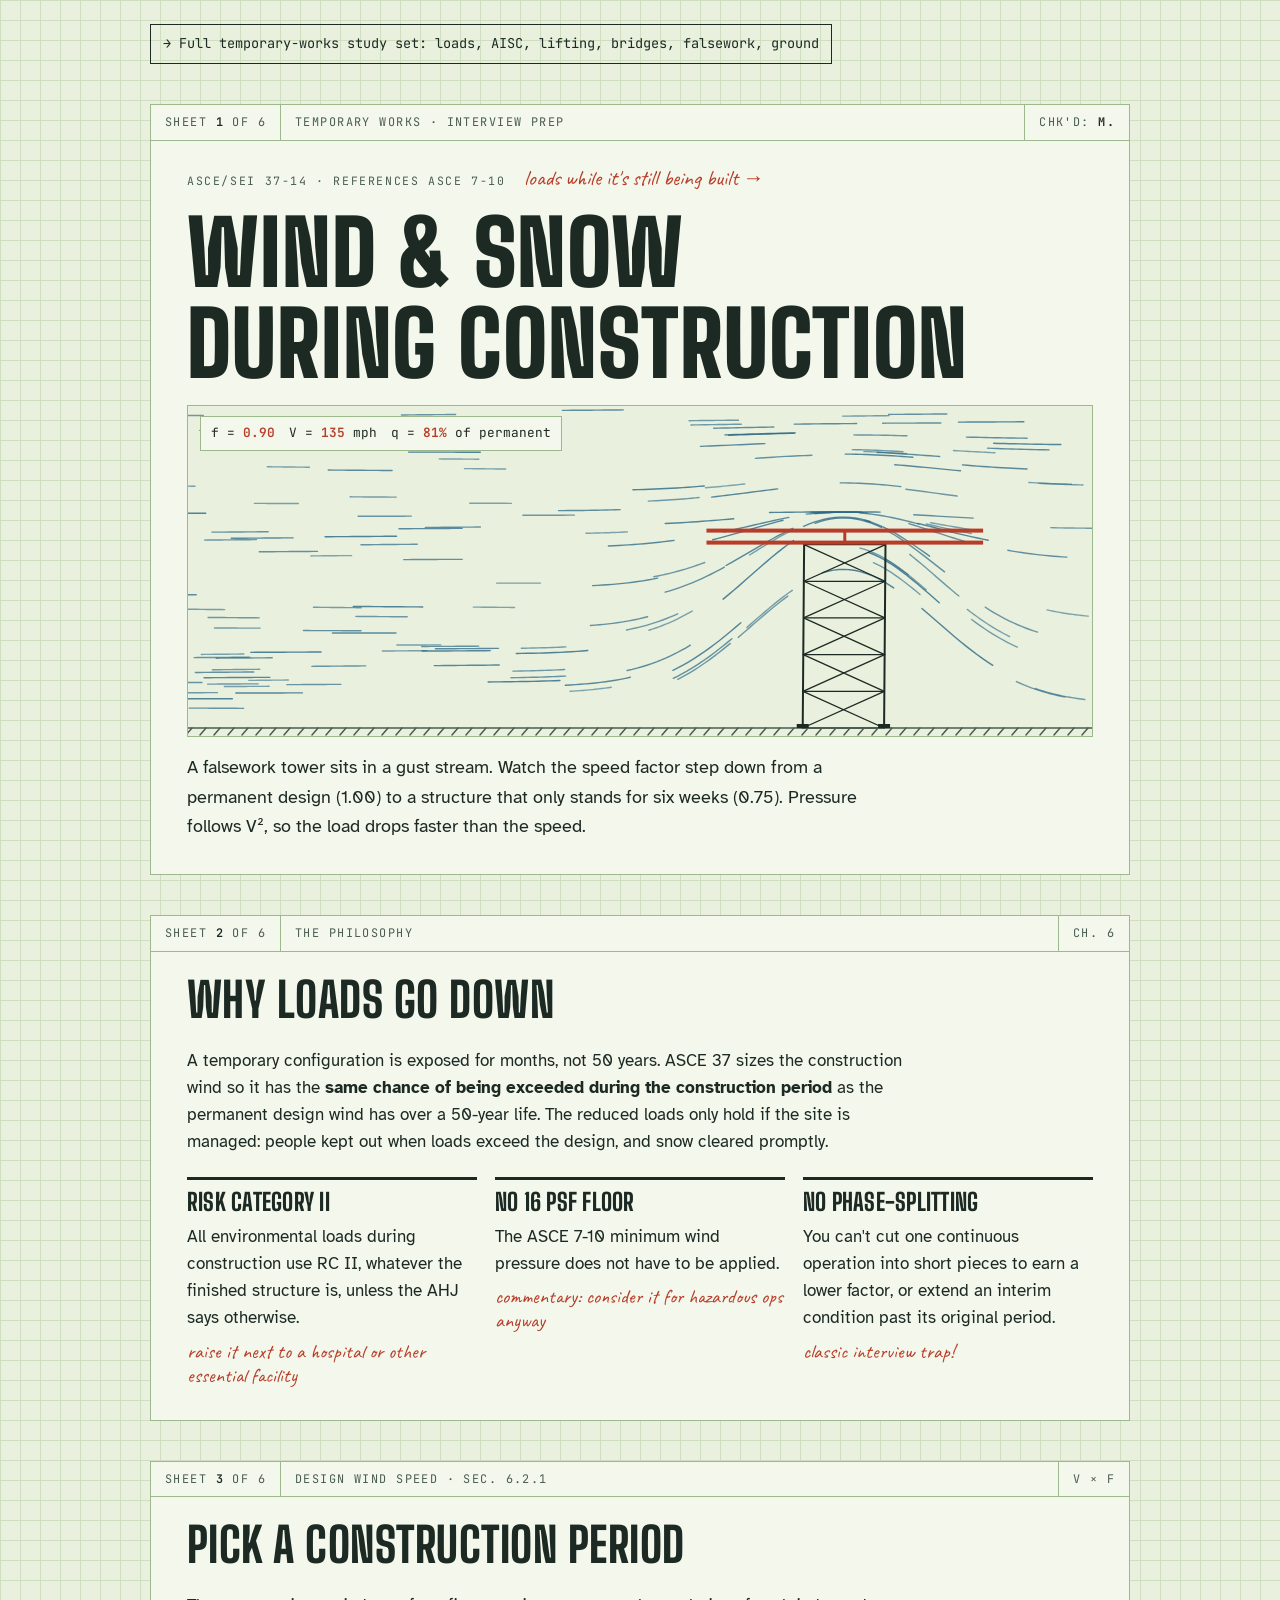
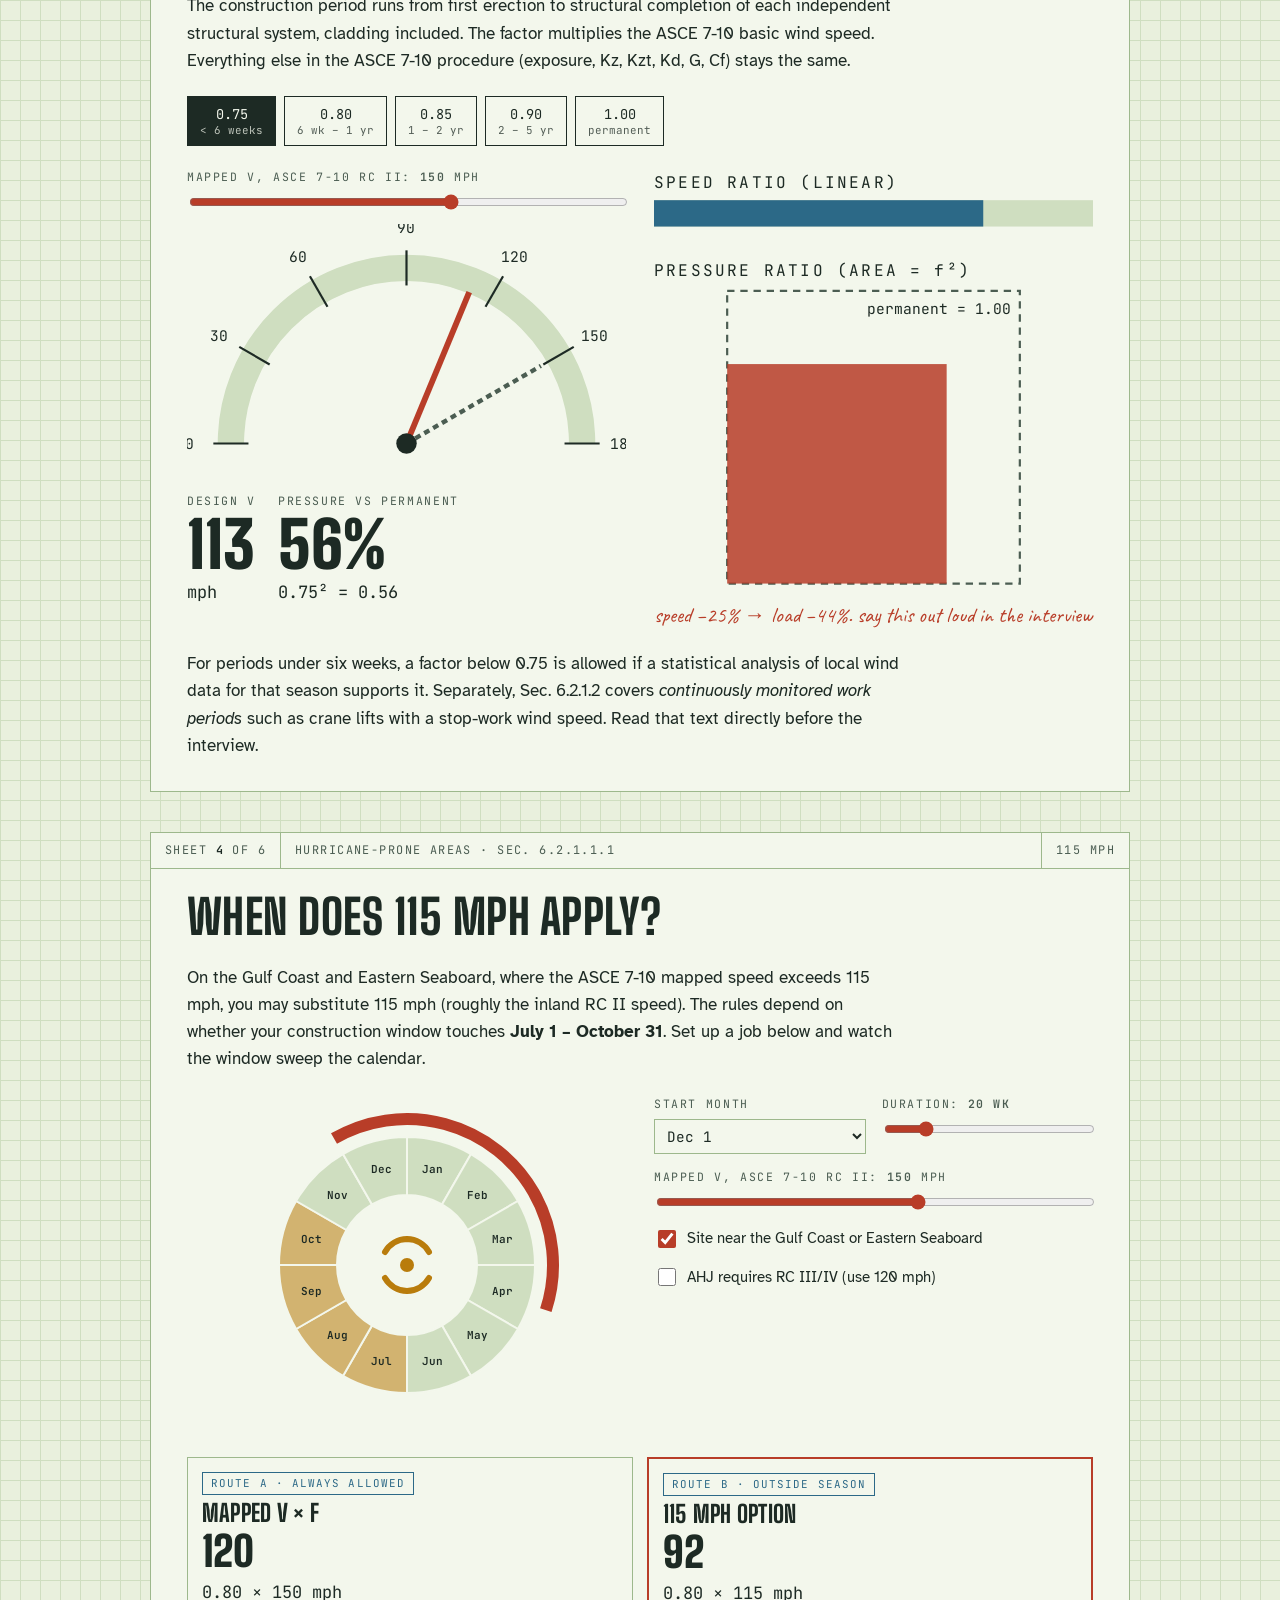
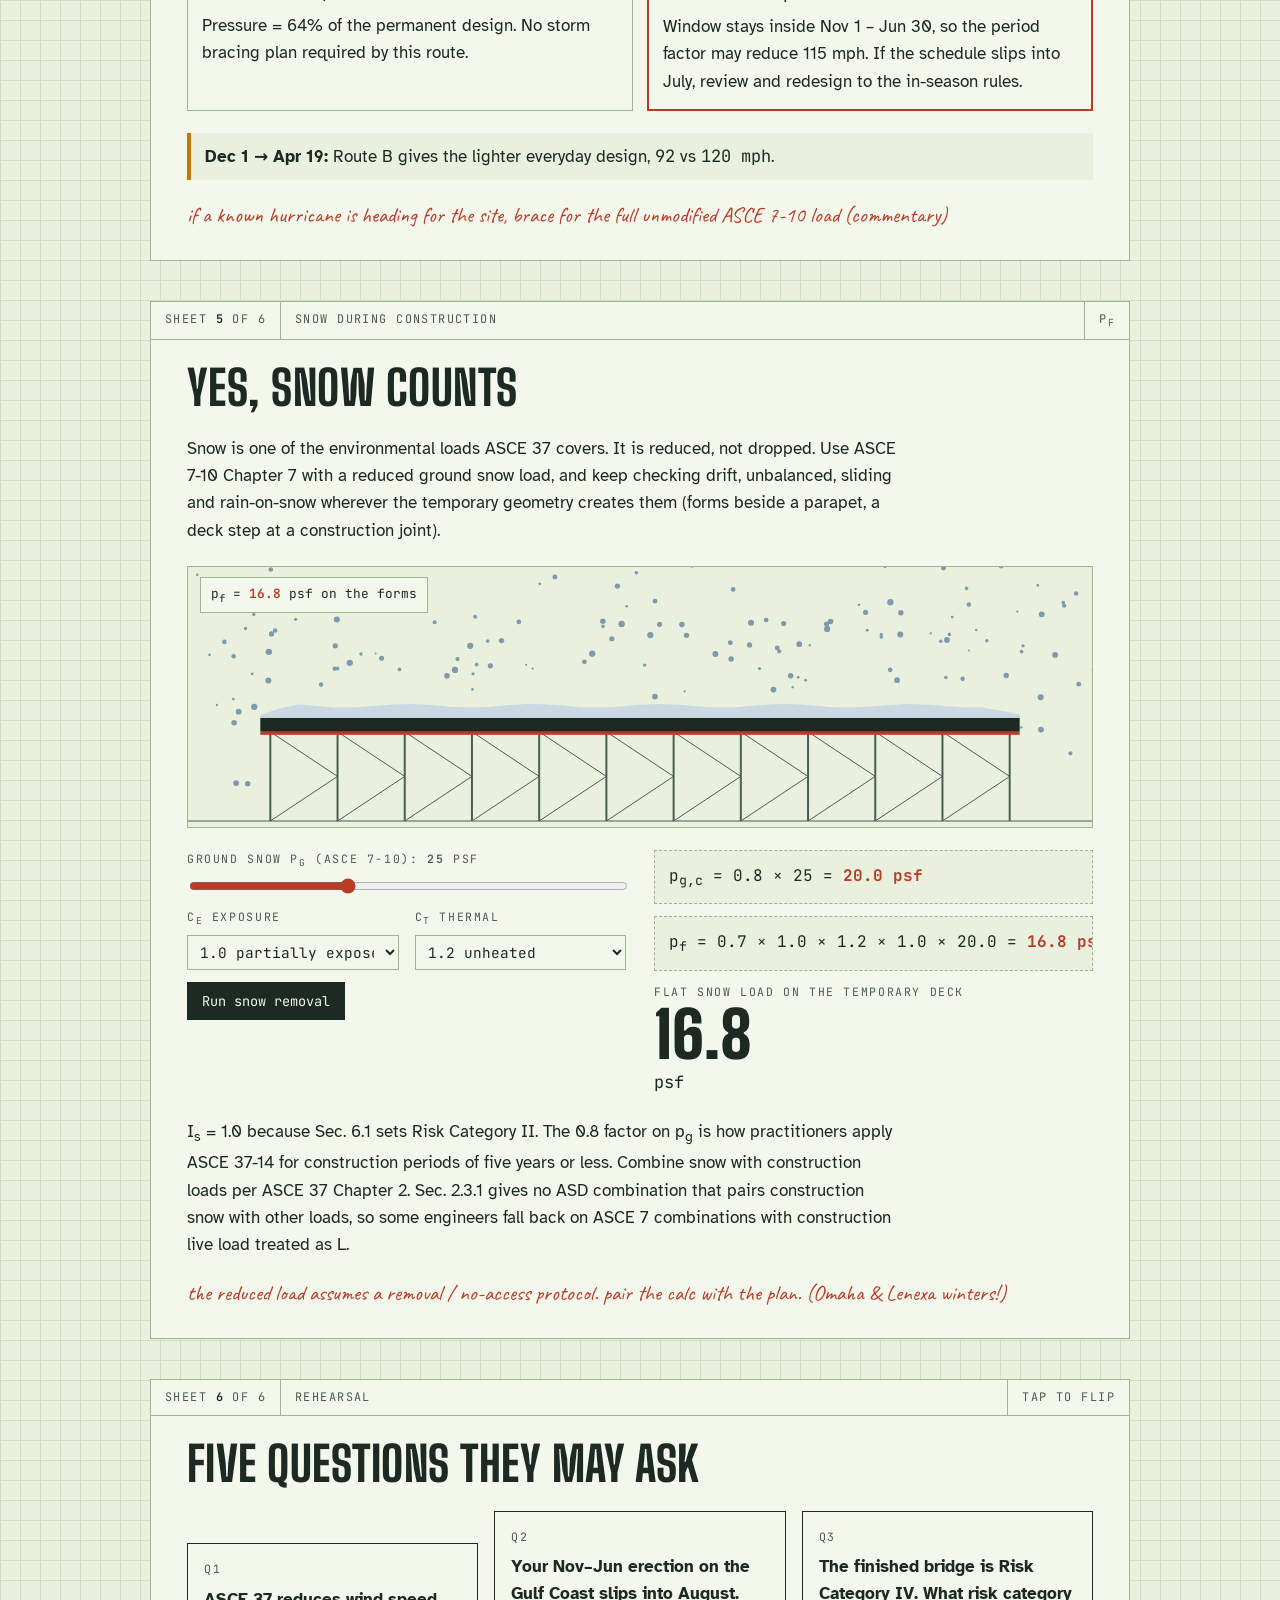
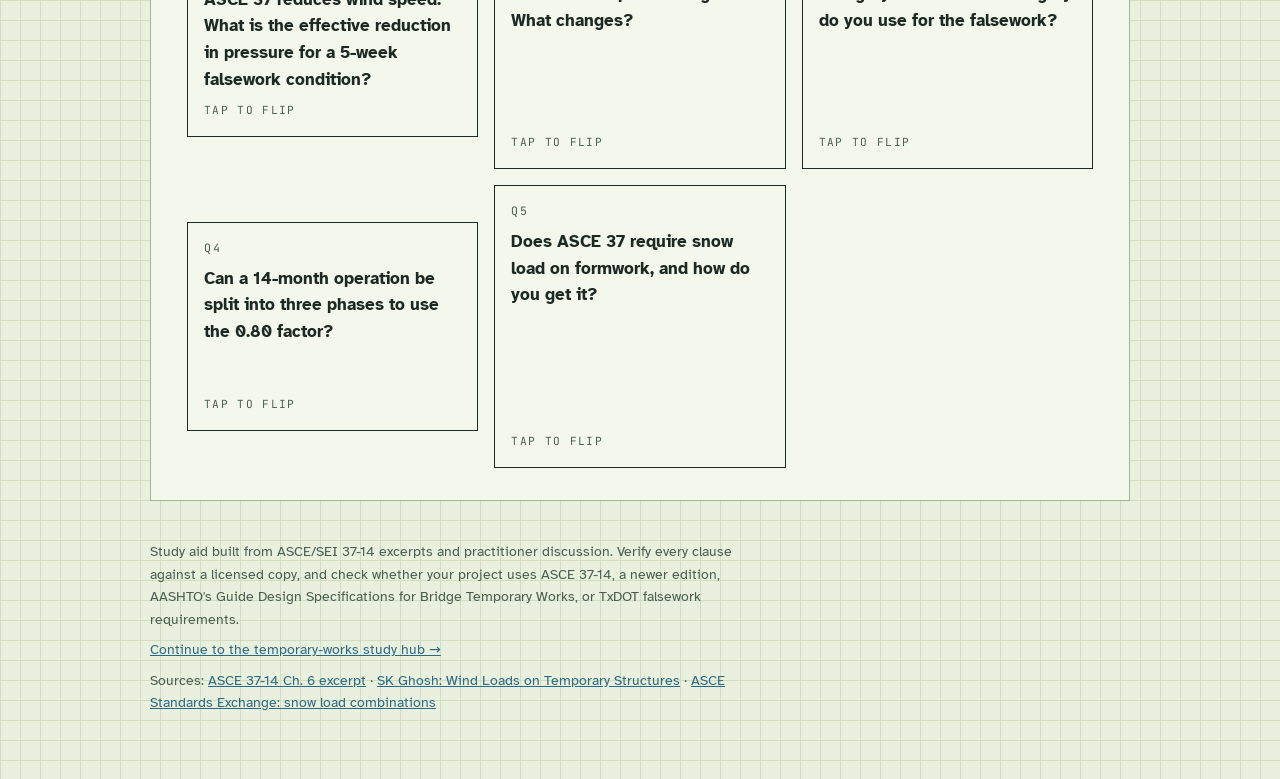
==== commit 2d375f16: "Add interactive temporary-works study set Hub plus six modules with animated diagrams and calculator" ====
--- a/index.html
+++ b/index.html
@@ -154,6 +154,8 @@
 
 <div class="wrap">
 
+<a class="chip" href="prep/" style="align-self:flex-start;text-decoration:none">→ Full temporary-works study set: loads, AISC, lifting, bridges, falsework, ground</a>
+
 <!-- SHEET 1 -->
 <section class="sheet hero">
   <div class="padhead"><div>Sheet <b>1</b> of 6</div><div>Temporary Works · Interview Prep</div><div>Chk'd: <b>M.</b></div></div>
@@ -324,6 +326,7 @@
 
 <footer>
   <p>Study aid built from ASCE/SEI 37-14 excerpts and practitioner discussion. Verify every clause against a licensed copy, and check whether your project uses ASCE 37-14, a newer edition, AASHTO's Guide Design Specifications for Bridge Temporary Works, or TxDOT falsework requirements.</p>
+  <p><a href="prep/">Continue to the temporary-works study hub →</a></p>
   <p>Sources: <a href="https://www.collegesidekick.com/study-docs/9899215" target="_blank" rel="noopener">ASCE 37-14 Ch. 6 excerpt</a> · <a href="https://www.skghoshassociates.com/blog/wind-loads-on-temporary-structures/" target="_blank" rel="noopener">SK Ghosh: Wind Loads on Temporary Structures</a> · <a href="https://collaborate.asce.org/standards-exchange/discussion/asce-37-14-asd-load-combinations-for-snow-load" target="_blank" rel="noopener">ASCE Standards Exchange: snow load combinations</a></p>
 </footer>
 </div>
